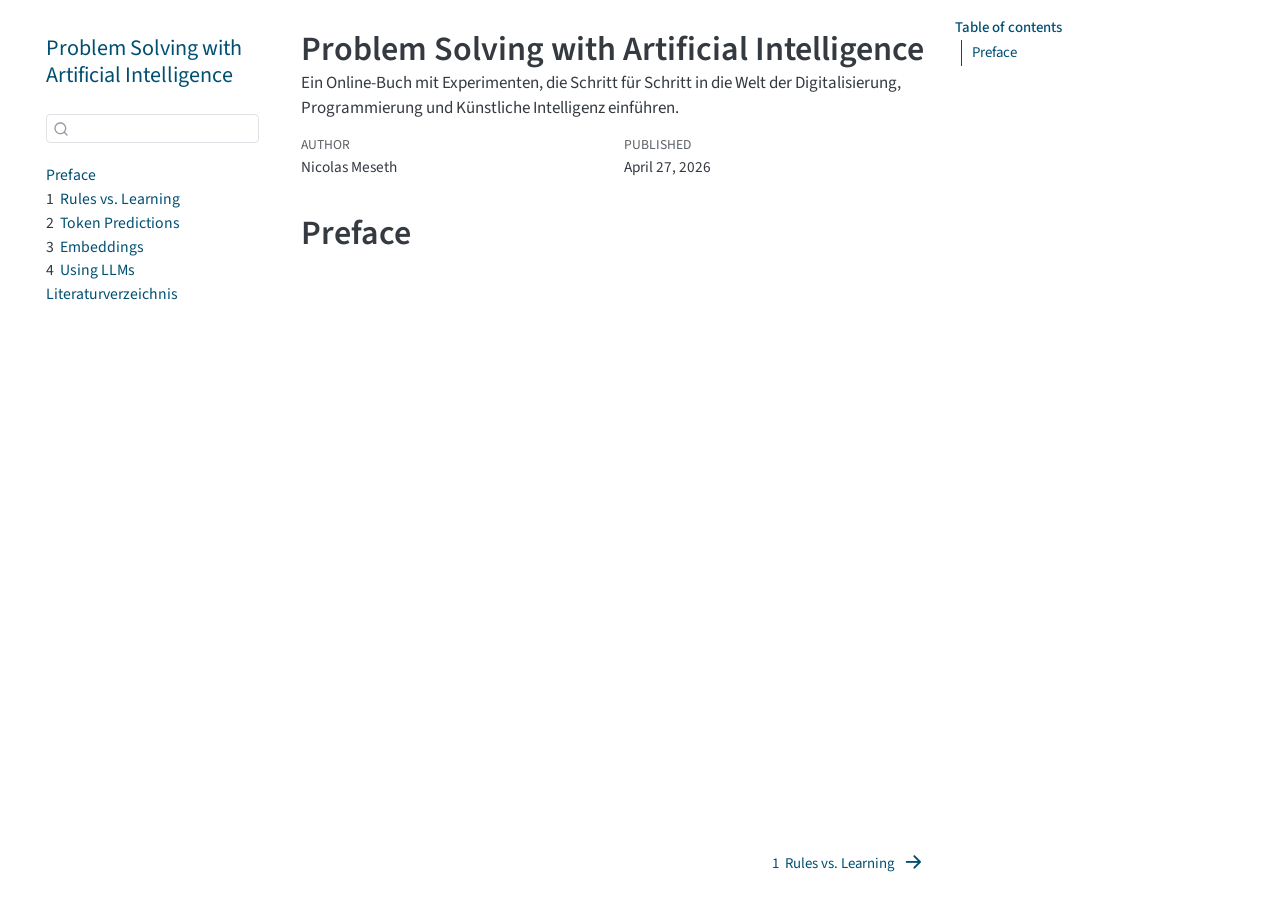
==== index.html @ d1c6b655 "Publish ai-book" ====
<!DOCTYPE html>
<html xmlns="http://www.w3.org/1999/xhtml" lang="en" xml:lang="en"><head>

<meta charset="utf-8">
<meta name="generator" content="quarto-1.10.3">

<meta name="viewport" content="width=device-width, initial-scale=1.0, user-scalable=yes">

<meta name="author" content="Nicolas Meseth">
<meta name="dcterms.date" content="2026-04-27">
<meta name="description" content="Ein Online-Buch mit Experimenten, die Schritt für Schritt in die Welt der Digitalisierung, Programmierung und Künstliche Intelligenz einführen.">

<title>Problem Solving with Artificial Intelligence</title>
<style>
/* Default styles provided by pandoc.
** See https://pandoc.org/MANUAL.html#variables-for-html for config info.
*/
code{white-space: pre-wrap;}
span.smallcaps{font-variant: small-caps;}
div.columns{display: flex; gap: min(4vw, 1.5em);}
div.column{flex: auto; overflow-x: auto;}
div.hanging-indent{margin-left: 1.5em; text-indent: -1.5em;}
ul.task-list{list-style: none;}
ul.task-list li input[type="checkbox"] {
  width: 0.8em;
  margin: 0 0.8em 0.2em -1em; /* quarto-specific, see https://github.com/quarto-dev/quarto-cli/issues/4556 */ 
  vertical-align: middle;
}
/* CSS for citations */
div.csl-bib-body { }
div.csl-entry {
  clear: both;
}
.hanging-indent div.csl-entry {
  margin-left:2em;
  text-indent:-2em;
}
div.csl-left-margin {
  min-width:2em;
  float:left;
}
div.csl-right-inline {
  margin-left:2em;
  padding-left:1em;
}
div.csl-indent {
  margin-left: 2em;
}</style>


<script src="site_libs/quarto-nav/quarto-nav.js"></script>
<script src="site_libs/quarto-nav/headroom.min.js"></script>
<script src="site_libs/clipboard/clipboard.min.js"></script>
<script src="site_libs/quarto-search/autocomplete.umd.js"></script>
<script src="site_libs/quarto-search/fuse.min.js"></script>
<script src="site_libs/quarto-search/quarto-search.js"></script>
<meta name="quarto:offset" content="./">
<link href="./experiments/experiment-rules-vs-learning.html" rel="next">
<script src="site_libs/quarto-html/quarto.js" type="module"></script>
<script src="site_libs/quarto-html/tabsets/tabsets.js" type="module"></script>
<script src="site_libs/quarto-html/popper.min.js"></script>
<script src="site_libs/quarto-html/tippy.umd.min.js"></script>
<script src="site_libs/quarto-html/anchor.min.js"></script>
<link href="site_libs/quarto-html/tippy.css" rel="stylesheet">
<link href="site_libs/quarto-html/quarto-syntax-highlighting-e44360b8a8db1e130c7792fece1c8032.css" rel="stylesheet" id="quarto-text-highlighting-styles">
<script src="site_libs/bootstrap/bootstrap.min.js"></script>
<link href="site_libs/bootstrap/bootstrap-icons.css" rel="stylesheet">
<link href="site_libs/bootstrap/bootstrap-b2e20989b0377be67f6702ae03341721.min.css" rel="stylesheet" append-hash="true" id="quarto-bootstrap" data-mode="light">
<script id="quarto-search-options" type="application/json">{
  "location": "sidebar",
  "copy-button": false,
  "collapse-after": 3,
  "panel-placement": "start",
  "type": "textbox",
  "limit": 50,
  "keyboard-shortcut": [
    "f",
    "/",
    "s"
  ],
  "show-item-context": false,
  "language": {
    "search-no-results-text": "No results",
    "search-matching-documents-text": "matching documents",
    "search-copy-link-title": "Copy link to search",
    "search-hide-matches-text": "Hide additional matches",
    "search-more-match-text": "more match in this document",
    "search-more-matches-text": "more matches in this document",
    "search-clear-button-title": "Clear",
    "search-text-placeholder": "",
    "search-detached-cancel-button-title": "Cancel",
    "search-submit-button-title": "Submit",
    "search-label": "Search"
  }
}</script>


<link rel="stylesheet" href="styles.css">
</head>

<body class="nav-sidebar floating quarto-light">

<div id="quarto-search-results"></div>
  <header id="quarto-header" class="headroom fixed-top">
  <nav class="quarto-secondary-nav">
    <div class="container-fluid d-flex">
      <button type="button" class="quarto-btn-toggle btn" data-bs-toggle="collapse" role="button" data-bs-target=".quarto-sidebar-collapse-item" aria-controls="quarto-sidebar" aria-expanded="false" aria-label="Toggle sidebar navigation" onclick="if (window.quartoToggleHeadroom) { window.quartoToggleHeadroom(); }">
        <i class="bi bi-layout-text-sidebar-reverse"></i>
      </button>
        <nav class="quarto-page-breadcrumbs" aria-label="breadcrumb"><ol class="breadcrumb"><li class="breadcrumb-item"><a href="./index.html">Preface</a></li></ol></nav>
        <a class="flex-grow-1" role="navigation" data-bs-toggle="collapse" data-bs-target=".quarto-sidebar-collapse-item" aria-controls="quarto-sidebar" aria-expanded="false" aria-label="Toggle sidebar navigation" onclick="if (window.quartoToggleHeadroom) { window.quartoToggleHeadroom(); }">      
        </a>
      <button type="button" class="btn quarto-search-button" aria-label="Search" onclick="window.quartoOpenSearch();">
        <i class="bi bi-search"></i>
      </button>
    </div>
  </nav>
</header>
<!-- content -->
<div id="quarto-content" class="quarto-container page-columns page-rows-contents page-layout-article">
<!-- sidebar -->
  <nav id="quarto-sidebar" class="sidebar collapse collapse-horizontal quarto-sidebar-collapse-item sidebar-navigation floating overflow-auto">
    <div class="pt-lg-2 mt-2 text-left sidebar-header">
    <div class="sidebar-title mb-0 py-0">
      <a href="./">Problem Solving with Artificial Intelligence</a> 
    </div>
      </div>
        <div class="mt-2 flex-shrink-0 align-items-center">
        <div class="sidebar-search">
        <div id="quarto-search" class="" title="Search"></div>
        </div>
        </div>
    <div class="sidebar-menu-container"> 
    <ul class="list-unstyled mt-1">
        <li class="sidebar-item">
  <div class="sidebar-item-container"> 
  <a href="./index.html" class="sidebar-item-text sidebar-link active">
 <span class="menu-text">Preface</span></a>
  </div>
</li>
        <li class="sidebar-item">
  <div class="sidebar-item-container"> 
  <a href="./experiments/experiment-rules-vs-learning.html" class="sidebar-item-text sidebar-link">
 <span class="menu-text"><span class="chapter-number">1</span>&nbsp; <span class="chapter-title">Rules vs.&nbsp;Learning</span></span></a>
  </div>
</li>
        <li class="sidebar-item">
  <div class="sidebar-item-container"> 
  <a href="./experiments/experiment-token-predictions.html" class="sidebar-item-text sidebar-link">
 <span class="menu-text"><span class="chapter-number">2</span>&nbsp; <span class="chapter-title">Token Predictions</span></span></a>
  </div>
</li>
        <li class="sidebar-item">
  <div class="sidebar-item-container"> 
  <a href="./experiments/experiment-embeddings.html" class="sidebar-item-text sidebar-link">
 <span class="menu-text"><span class="chapter-number">3</span>&nbsp; <span class="chapter-title">Embeddings</span></span></a>
  </div>
</li>
        <li class="sidebar-item">
  <div class="sidebar-item-container"> 
  <a href="./experiments/experiment-llms.html" class="sidebar-item-text sidebar-link">
 <span class="menu-text"><span class="chapter-number">4</span>&nbsp; <span class="chapter-title">Using LLMs</span></span></a>
  </div>
</li>
        <li class="sidebar-item">
  <div class="sidebar-item-container"> 
  <a href="./references.html" class="sidebar-item-text sidebar-link">
 <span class="menu-text">Literaturverzeichnis</span></a>
  </div>
</li>
    </ul>
    </div>
</nav>
<div id="quarto-sidebar-glass" class="quarto-sidebar-collapse-item" data-bs-toggle="collapse" data-bs-target=".quarto-sidebar-collapse-item"></div>
<!-- margin-sidebar -->
    <div id="quarto-margin-sidebar" class="sidebar margin-sidebar">
        <nav id="TOC" role="doc-toc" class="toc-active">
    <h2 id="toc-title">Table of contents</h2>
   
  <ul>
  <li><a href="#preface" id="toc-preface" class="nav-link active" data-scroll-target="#preface">Preface</a></li>
  </ul>
</nav>
    </div>
<!-- main -->
<main class="content" id="quarto-document-content">

<header id="title-block-header" class="quarto-title-block default">
<div class="quarto-title">
<h1 class="title">Problem Solving with Artificial Intelligence</h1>
</div>

<div>
  <div class="description">
    Ein Online-Buch mit Experimenten, die Schritt für Schritt in die Welt der Digitalisierung, Programmierung und Künstliche Intelligenz einführen.
  </div>
</div>


<div class="quarto-title-meta">

    <div>
    <div class="quarto-title-meta-heading">Author</div>
    <div class="quarto-title-meta-contents">
             <p>Nicolas Meseth </p>
          </div>
  </div>
    
    <div>
    <div class="quarto-title-meta-heading">Published</div>
    <div class="quarto-title-meta-contents">
      <p class="date">April 27, 2026</p>
    </div>
  </div>
  
    
  </div>
  


</header>


<section id="preface" class="level1 unnumbered">
<h1 class="unnumbered">Preface</h1>


<div id="refs" class="references csl-bib-body hanging-indent" role="list" style="display: none">
<div id="ref-adami_what_2016" class="csl-entry" role="listitem">
Adami, Christoph. 2016. <span>“What Is <span>Information</span>?”</span> <em>Philosophical Transactions of the Royal Society A: Mathematical, Physical and Engineering Sciences</em> 374 (2063): 20150230. <a href="https://doi.org/10.1098/rsta.2015.0230">https://doi.org/10.1098/rsta.2015.0230</a>.
</div>
<div id="ref-koto2024english" class="csl-entry" role="listitem">
<em><span class="nocase">Better to Ask in English: Evaluation of Large Language Models on English, Low-resource and Cross-Lingual Settings</span></em>. 2024. <a href="https://arxiv.org/abs/2410.13153" class="uri">Https://arxiv.org/abs/2410.13153</a>.
</div>
<div id="ref-brookshear_computer_2020" class="csl-entry" role="listitem">
Brookshear, J. Glenn, and Dennis Brylow. 2020. <em>Computer Science: An Overview</em>. 13th edition, global edition. Pearson.
</div>
<div id="ref-gallenbacher_abenteuer_2020" class="csl-entry" role="listitem">
Gallenbacher, Jens. 2020. <em>Abenteuer <span>Informatik</span>: <span>IT</span> Zum <span>Anfassen</span> Für Alle von 9 Bis 99, Vom <span>Navi</span> Bis <span>Social</span> <span>Media</span></em>. 4. Auflage, korrigierte Publikation. Springer.
</div>
<div id="ref-Makowski2021neurokit" class="csl-entry" role="listitem">
Makowski, Dominique, Tam Pham, Zen J. Lau, et al. 2021. <span>“<span>NeuroKit</span>2: A Python Toolbox for Neurophysiological Signal Processing.”</span> <em>Behavior Research Methods</em> 53 (4): 1689–96. <a href="https://doi.org/10.3758/s13428-020-01516-y">https://doi.org/10.3758/s13428-020-01516-y</a>.
</div>
<div id="ref-shen2024multilingual" class="csl-entry" role="listitem">
<em><span class="nocase">Multilingual Prompts in LLM-Based Recommenders: Performance Across Languages</span></em>. 2024. <a href="https://arxiv.org/abs/2409.07604" class="uri">Https://arxiv.org/abs/2409.07604</a>.
</div>
<div id="ref-petzold_code_2022" class="csl-entry" role="listitem">
Petzold, Charles. 2022. <em>Code: The Hidden Language of Computer Hardware and Software</em>. 2nd ed. Microsoft Press.
</div>
<div id="ref-polya" class="csl-entry" role="listitem">
Pólya, George, and John Horton Conway. 2004. <em>How to Solve It: A New Aspect of Mathematical Method</em>. Expanded Princeton Science Library ed. Princeton Science Library. Princeton University Press.
</div>
<div id="ref-scott_but_2009" class="csl-entry" role="listitem">
Scott, John C. 2009. <em>But How Do It Know?: The Basic Principles of Computers for Everyone</em>. John C. Scott.
</div>
</div>
</section>

</main> <!-- /main -->
<script id="quarto-html-after-body" type="application/javascript">
  window.document.addEventListener("DOMContentLoaded", function (event) {
    const icon = "";
    const anchorJS = new window.AnchorJS();
    anchorJS.options = {
      placement: 'right',
      icon: icon
    };
    anchorJS.add('.anchored');
    const isCodeAnnotation = (el) => {
      for (const clz of el.classList) {
        if (clz.startsWith('code-annotation-')) {                     
          return true;
        }
      }
      return false;
    }
    const onCopySuccess = function(e) {
      // button target
      const button = e.trigger;
      // don't keep focus
      button.blur();
      // flash "checked"
      button.classList.add('code-copy-button-checked');
      var currentTitle = button.getAttribute("title");
      button.setAttribute("title", "Copied!");
      let tooltip;
      if (window.bootstrap) {
        button.setAttribute("data-bs-toggle", "tooltip");
        button.setAttribute("data-bs-placement", "left");
        button.setAttribute("data-bs-title", "Copied!");
        tooltip = new bootstrap.Tooltip(button, 
          { trigger: "manual", 
            customClass: "code-copy-button-tooltip",
            offset: [0, -8]});
        tooltip.show();    
      }
      setTimeout(function() {
        if (tooltip) {
          tooltip.hide();
          button.removeAttribute("data-bs-title");
          button.removeAttribute("data-bs-toggle");
          button.removeAttribute("data-bs-placement");
        }
        button.setAttribute("title", currentTitle);
        button.classList.remove('code-copy-button-checked');
      }, 1000);
      // clear code selection
      e.clearSelection();
    }
    const getTextToCopy = function(trigger) {
      const outerScaffold = trigger.parentElement.cloneNode(true);
      const codeEl = outerScaffold.querySelector('code');
      for (const childEl of codeEl.children) {
        if (isCodeAnnotation(childEl)) {
          childEl.remove();
        }
      }
      return codeEl.innerText;
    }
    const clipboard = new window.ClipboardJS('.code-copy-button:not([data-in-quarto-modal])', {
      text: getTextToCopy
    });
    clipboard.on('success', onCopySuccess);
    if (window.document.getElementById('quarto-embedded-source-code-modal')) {
      const clipboardModal = new window.ClipboardJS('.code-copy-button[data-in-quarto-modal]', {
        text: getTextToCopy,
        container: window.document.getElementById('quarto-embedded-source-code-modal')
      });
      clipboardModal.on('success', onCopySuccess);
    }
      var localhostRegex = new RegExp(/^(?:http|https):\/\/localhost\:?[0-9]*\//);
      var mailtoRegex = new RegExp(/^mailto:/);
        var filterRegex = new RegExp('/' + window.location.host + '/');
      var isInternal = (href) => {
          return filterRegex.test(href) || localhostRegex.test(href) || mailtoRegex.test(href);
      }
      // Inspect non-navigation links and adorn them if external
     var links = window.document.querySelectorAll('a[href]:not(.nav-link):not(.navbar-brand):not(.toc-action):not(.sidebar-link):not(.sidebar-item-toggle):not(.pagination-link):not(.no-external):not([aria-hidden]):not(.dropdown-item):not(.quarto-navigation-tool):not(.about-link)');
      for (var i=0; i<links.length; i++) {
        const link = links[i];
        if (!isInternal(link.href)) {
          // undo the damage that might have been done by quarto-nav.js in the case of
          // links that we want to consider external
          if (link.dataset.originalHref !== undefined) {
            link.href = link.dataset.originalHref;
          }
        }
      }
    function tippyHover(el, contentFn, onTriggerFn, onUntriggerFn) {
      const config = {
        allowHTML: true,
        maxWidth: 500,
        delay: 100,
        arrow: false,
        appendTo: function(el) {
            return el.parentElement;
        },
        interactive: true,
        interactiveBorder: 10,
        theme: 'quarto',
        placement: 'bottom-start',
      };
      if (contentFn) {
        config.content = contentFn;
      }
      if (onTriggerFn) {
        config.onTrigger = onTriggerFn;
      }
      if (onUntriggerFn) {
        config.onUntrigger = onUntriggerFn;
      }
      window.tippy(el, config); 
    }
    const noterefs = window.document.querySelectorAll('a[role="doc-noteref"]');
    for (var i=0; i<noterefs.length; i++) {
      const ref = noterefs[i];
      tippyHover(ref, function() {
        // use id or data attribute instead here
        let href = ref.getAttribute('data-footnote-href') || ref.getAttribute('href');
        try { href = new URL(href).hash; } catch {}
        const id = href.replace(/^#\/?/, "");
        const note = window.document.getElementById(id);
        if (note) {
          return note.innerHTML;
        } else {
          return "";
        }
      });
    }
    const xrefs = window.document.querySelectorAll('a.quarto-xref');
    const processXRef = (id, note) => {
      // Strip column container classes
      const stripColumnClz = (el) => {
        el.classList.remove("page-full", "page-columns");
        if (el.children) {
          for (const child of el.children) {
            stripColumnClz(child);
          }
        }
      }
      stripColumnClz(note)
      if (id === null || id.startsWith('sec-')) {
        // Special case sections, only their first couple elements
        const container = document.createElement("div");
        if (note.children && note.children.length > 2) {
          container.appendChild(note.children[0].cloneNode(true));
          for (let i = 1; i < note.children.length; i++) {
            const child = note.children[i];
            if (child.tagName === "P" && child.innerText === "") {
              continue;
            } else {
              container.appendChild(child.cloneNode(true));
              break;
            }
          }
          if (window.Quarto?.typesetMath) {
            window.Quarto.typesetMath(container);
          }
          return container.innerHTML
        } else {
          if (window.Quarto?.typesetMath) {
            window.Quarto.typesetMath(note);
          }
          return note.innerHTML;
        }
      } else {
        // Remove any anchor links if they are present
        const anchorLink = note.querySelector('a.anchorjs-link');
        if (anchorLink) {
          anchorLink.remove();
        }
        if (window.Quarto?.typesetMath) {
          window.Quarto.typesetMath(note);
        }
        if (note.classList.contains("callout")) {
          return note.outerHTML;
        } else {
          return note.innerHTML;
        }
      }
    }
    for (var i=0; i<xrefs.length; i++) {
      const xref = xrefs[i];
      tippyHover(xref, undefined, function(instance) {
        instance.disable();
        let url = xref.getAttribute('href');
        let hash = undefined; 
        if (url.startsWith('#')) {
          hash = url;
        } else {
          try { hash = new URL(url).hash; } catch {}
        }
        if (hash) {
          const id = hash.replace(/^#\/?/, "");
          const note = window.document.getElementById(id);
          if (note !== null) {
            try {
              const html = processXRef(id, note.cloneNode(true));
              instance.setContent(html);
            } finally {
              instance.enable();
              instance.show();
            }
          } else {
            // See if we can fetch this
            fetch(url.split('#')[0])
            .then(res => res.text())
            .then(html => {
              const parser = new DOMParser();
              const htmlDoc = parser.parseFromString(html, "text/html");
              const note = htmlDoc.getElementById(id);
              if (note !== null) {
                const html = processXRef(id, note);
                instance.setContent(html);
              } 
            }).finally(() => {
              instance.enable();
              instance.show();
            });
          }
        } else {
          // See if we can fetch a full url (with no hash to target)
          // This is a special case and we should probably do some content thinning / targeting
          fetch(url)
          .then(res => res.text())
          .then(html => {
            const parser = new DOMParser();
            const htmlDoc = parser.parseFromString(html, "text/html");
            const note = htmlDoc.querySelector('main.content');
            if (note !== null) {
              // This should only happen for chapter cross references
              // (since there is no id in the URL)
              // remove the first header
              if (note.children.length > 0 && note.children[0].tagName === "HEADER") {
                note.children[0].remove();
              }
              const html = processXRef(null, note);
              instance.setContent(html);
            } 
          }).finally(() => {
            instance.enable();
            instance.show();
          });
        }
      }, function(instance) {
      });
    }
        let selectedAnnoteEl;
        const selectorForAnnotation = ( cell, annotation) => {
          let cellAttr = 'data-code-cell="' + cell + '"';
          let lineAttr = 'data-code-annotation="' +  annotation + '"';
          const selector = 'span[' + cellAttr + '][' + lineAttr + ']';
          return selector;
        }
        const selectCodeLines = (annoteEl) => {
          const doc = window.document;
          const targetCell = annoteEl.getAttribute("data-target-cell");
          const targetAnnotation = annoteEl.getAttribute("data-target-annotation");
          const annoteSpan = window.document.querySelector(selectorForAnnotation(targetCell, targetAnnotation));
          const lines = annoteSpan.getAttribute("data-code-lines").split(",");
          const lineIds = lines.map((line) => {
            return targetCell + "-" + line;
          })
          let top = null;
          let height = null;
          let parent = null;
          if (lineIds.length > 0) {
              //compute the position of the single el (top and bottom and make a div)
              const el = window.document.getElementById(lineIds[0]);
              top = el.offsetTop;
              height = el.offsetHeight;
              parent = el.parentElement.parentElement;
            if (lineIds.length > 1) {
              const lastEl = window.document.getElementById(lineIds[lineIds.length - 1]);
              const bottom = lastEl.offsetTop + lastEl.offsetHeight;
              height = bottom - top;
            }
            if (top !== null && height !== null && parent !== null) {
              // cook up a div (if necessary) and position it 
              let div = window.document.getElementById("code-annotation-line-highlight");
              if (div === null) {
                div = window.document.createElement("div");
                div.setAttribute("id", "code-annotation-line-highlight");
                div.style.position = 'absolute';
                parent.appendChild(div);
              }
              div.style.top = top - 2 + "px";
              div.style.height = height + 4 + "px";
              div.style.left = 0;
              let gutterDiv = window.document.getElementById("code-annotation-line-highlight-gutter");
              if (gutterDiv === null) {
                gutterDiv = window.document.createElement("div");
                gutterDiv.setAttribute("id", "code-annotation-line-highlight-gutter");
                gutterDiv.style.position = 'absolute';
                const codeCell = window.document.getElementById(targetCell);
                const gutter = codeCell.querySelector('.code-annotation-gutter');
                gutter.appendChild(gutterDiv);
              }
              gutterDiv.style.top = top - 2 + "px";
              gutterDiv.style.height = height + 4 + "px";
            }
            selectedAnnoteEl = annoteEl;
          }
        };
        const unselectCodeLines = () => {
          const elementsIds = ["code-annotation-line-highlight", "code-annotation-line-highlight-gutter"];
          elementsIds.forEach((elId) => {
            const div = window.document.getElementById(elId);
            if (div) {
              div.remove();
            }
          });
          selectedAnnoteEl = undefined;
        };
          // Handle positioning of the toggle
      window.addEventListener(
        "resize",
        throttle(() => {
          elRect = undefined;
          if (selectedAnnoteEl) {
            selectCodeLines(selectedAnnoteEl);
          }
        }, 10)
      );
      function throttle(fn, ms) {
      let throttle = false;
      let timer;
        return (...args) => {
          if(!throttle) { // first call gets through
              fn.apply(this, args);
              throttle = true;
          } else { // all the others get throttled
              if(timer) clearTimeout(timer); // cancel #2
              timer = setTimeout(() => {
                fn.apply(this, args);
                timer = throttle = false;
              }, ms);
          }
        };
      }
        const annoteTargets = window.document.querySelectorAll('.code-annotation-anchor');
        for (let i=0; i<annoteTargets.length; i++) {
          const annoteTarget = annoteTargets[i];
          const targetCell = annoteTarget.getAttribute("data-target-cell");
          const targetAnnotation = annoteTarget.getAttribute("data-target-annotation");
          const contentFn = () => {
            const content = window.document.querySelector(selectorForAnnotation(targetCell, targetAnnotation));
            if (content) {
              const tipContent = content.cloneNode(true);
              tipContent.classList.add("code-annotation-tip-content");
              return tipContent.outerHTML;
            }
          }
          const config = {
            allowHTML: true,
            content: contentFn,
            onShow: (instance) => {
              selectCodeLines(instance.reference);
              instance.reference.classList.add('code-annotation-active');
              window.tippy.hideAll();
            },
            onHide: (instance) => {
              unselectCodeLines();
              instance.reference.classList.remove('code-annotation-active');
            },
            maxWidth: 300,
            delay: [50, 0],
            duration: [200, 0],
            offset: [5, 10],
            arrow: true,
            appendTo: function(el) {
              return el.parentElement.parentElement.parentElement;
            },
            interactive: true,
            interactiveBorder: 10,
            theme: 'quarto',
            placement: 'right',
            popperOptions: {
              modifiers: [
              {
                name: 'flip',
                options: {
                  flipVariations: false, // true by default
                  allowedAutoPlacements: ['right'],
                  fallbackPlacements: ['right', 'top', 'top-start', 'top-end', 'bottom', 'bottom-start', 'bottom-end', 'left'],
                },
              },
              {
                name: 'preventOverflow',
                options: {
                  mainAxis: false,
                  altAxis: false
                }
              }
              ]        
            }      
          };
          window.tippy(annoteTarget, config); 
        }
    const findCites = (el) => {
      const parentEl = el.parentElement;
      if (parentEl) {
        const cites = parentEl.dataset.cites;
        if (cites) {
          return {
            el,
            cites: cites.split(' ')
          };
        } else {
          return findCites(el.parentElement)
        }
      } else {
        return undefined;
      }
    };
    var bibliorefs = window.document.querySelectorAll('a[role="doc-biblioref"]');
    for (var i=0; i<bibliorefs.length; i++) {
      const ref = bibliorefs[i];
      const citeInfo = findCites(ref);
      if (citeInfo) {
        tippyHover(citeInfo.el, function() {
          var popup = window.document.createElement('div');
          citeInfo.cites.forEach(function(cite) {
            var citeDiv = window.document.createElement('div');
            citeDiv.classList.add('hanging-indent');
            citeDiv.classList.add('csl-entry');
            var biblioDiv = window.document.getElementById('ref-' + cite);
            if (biblioDiv) {
              citeDiv.innerHTML = biblioDiv.innerHTML;
            }
            popup.appendChild(citeDiv);
          });
          return popup.innerHTML;
        });
      }
    }
  });
  </script>
<nav class="page-navigation">
  <div class="nav-page nav-page-previous">
  </div>
  <div class="nav-page nav-page-next">
      <a href="./experiments/experiment-rules-vs-learning.html" class="pagination-link" aria-label="Rules vs. Learning">
        <span class="nav-page-text"><span class="chapter-number">1</span>&nbsp; <span class="chapter-title">Rules vs.&nbsp;Learning</span></span> <i class="bi bi-arrow-right-short"></i>
      </a>
  </div>
</nav>
</div> <!-- /content -->




</body></html>
---- site_libs/quarto-html/tippy.css ----
.tippy-box[data-animation=fade][data-state=hidden]{opacity:0}[data-tippy-root]{max-width:calc(100vw - 10px)}.tippy-box{position:relative;background-color:#333;color:#fff;border-radius:4px;font-size:14px;line-height:1.4;white-space:normal;outline:0;transition-property:transform,visibility,opacity}.tippy-box[data-placement^=top]>.tippy-arrow{bottom:0}.tippy-box[data-placement^=top]>.tippy-arrow:before{bottom:-7px;left:0;border-width:8px 8px 0;border-top-color:initial;transform-origin:center top}.tippy-box[data-placement^=bottom]>.tippy-arrow{top:0}.tippy-box[data-placement^=bottom]>.tippy-arrow:before{top:-7px;left:0;border-width:0 8px 8px;border-bottom-color:initial;transform-origin:center bottom}.tippy-box[data-placement^=left]>.tippy-arrow{right:0}.tippy-box[data-placement^=left]>.tippy-arrow:before{border-width:8px 0 8px 8px;border-left-color:initial;right:-7px;transform-origin:center left}.tippy-box[data-placement^=right]>.tippy-arrow{left:0}.tippy-box[data-placement^=right]>.tippy-arrow:before{left:-7px;border-width:8px 8px 8px 0;border-right-color:initial;transform-origin:center right}.tippy-box[data-inertia][data-state=visible]{transition-timing-function:cubic-bezier(.54,1.5,.38,1.11)}.tippy-arrow{width:16px;height:16px;color:#333}.tippy-arrow:before{content:"";position:absolute;border-color:transparent;border-style:solid}.tippy-content{position:relative;padding:5px 9px;z-index:1}
---- site_libs/quarto-html/quarto-syntax-highlighting-e44360b8a8db1e130c7792fece1c8032.css ----
/* quarto syntax highlight colors */
:root {
  --quarto-hl-ot-color: #003B4F;
  --quarto-hl-at-color: #657422;
  --quarto-hl-ss-color: #20794D;
  --quarto-hl-an-color: #5E5E5E;
  --quarto-hl-fu-color: #4758AB;
  --quarto-hl-st-color: #20794D;
  --quarto-hl-cf-color: #003B4F;
  --quarto-hl-op-color: #5E5E5E;
  --quarto-hl-er-color: #AD0000;
  --quarto-hl-bn-color: #AD0000;
  --quarto-hl-al-color: #AD0000;
  --quarto-hl-va-color: #111111;
  --quarto-hl-bu-color: inherit;
  --quarto-hl-ex-color: inherit;
  --quarto-hl-pp-color: #AD0000;
  --quarto-hl-in-color: #5E5E5E;
  --quarto-hl-vs-color: #20794D;
  --quarto-hl-wa-color: #5E5E5E;
  --quarto-hl-do-color: #5E5E5E;
  --quarto-hl-im-color: #00769E;
  --quarto-hl-ch-color: #20794D;
  --quarto-hl-dt-color: #AD0000;
  --quarto-hl-fl-color: #AD0000;
  --quarto-hl-co-color: #5E5E5E;
  --quarto-hl-cv-color: #5E5E5E;
  --quarto-hl-cn-color: #8f5902;
  --quarto-hl-sc-color: #5E5E5E;
  --quarto-hl-dv-color: #AD0000;
  --quarto-hl-kw-color: #003B4F;
}

/* other quarto variables */
:root {
  --quarto-font-monospace: SFMono-Regular, Menlo, Monaco, Consolas, "Liberation Mono", "Courier New", monospace;
}

/* syntax highlight based on Pandoc's rules */
pre > code.sourceCode > span {
  color: #003B4F;
}

code.sourceCode > span {
  color: #003B4F;
}

div.sourceCode,
div.sourceCode pre.sourceCode {
  color: #003B4F;
}

/* Normal */
code span {
  color: #003B4F;
}

/* Alert */
code span.al {
  color: #AD0000;
  font-style: inherit;
}

/* Annotation */
code span.an {
  color: #5E5E5E;
  font-style: inherit;
}

/* Attribute */
code span.at {
  color: #657422;
  font-style: inherit;
}

/* BaseN */
code span.bn {
  color: #AD0000;
  font-style: inherit;
}

/* BuiltIn */
code span.bu {
  font-style: inherit;
}

/* ControlFlow */
code span.cf {
  color: #003B4F;
  font-weight: bold;
  font-style: inherit;
}

/* Char */
code span.ch {
  color: #20794D;
  font-style: inherit;
}

/* Constant */
code span.cn {
  color: #8f5902;
  font-style: inherit;
}

/* Comment */
code span.co {
  color: #5E5E5E;
  font-style: inherit;
}

/* CommentVar */
code span.cv {
  color: #5E5E5E;
  font-style: italic;
}

/* Documentation */
code span.do {
  color: #5E5E5E;
  font-style: italic;
}

/* DataType */
code span.dt {
  color: #AD0000;
  font-style: inherit;
}

/* DecVal */
code span.dv {
  color: #AD0000;
  font-style: inherit;
}

/* Error */
code span.er {
  color: #AD0000;
  font-style: inherit;
}

/* Extension */
code span.ex {
  font-style: inherit;
}

/* Float */
code span.fl {
  color: #AD0000;
  font-style: inherit;
}

/* Function */
code span.fu {
  color: #4758AB;
  font-style: inherit;
}

/* Import */
code span.im {
  color: #00769E;
  font-style: inherit;
}

/* Information */
code span.in {
  color: #5E5E5E;
  font-style: inherit;
}

/* Keyword */
code span.kw {
  color: #003B4F;
  font-weight: bold;
  font-style: inherit;
}

/* Operator */
code span.op {
  color: #5E5E5E;
  font-style: inherit;
}

/* Other */
code span.ot {
  color: #003B4F;
  font-style: inherit;
}

/* Preprocessor */
code span.pp {
  color: #AD0000;
  font-style: inherit;
}

/* SpecialChar */
code span.sc {
  color: #5E5E5E;
  font-style: inherit;
}

/* SpecialString */
code span.ss {
  color: #20794D;
  font-style: inherit;
}

/* String */
code span.st {
  color: #20794D;
  font-style: inherit;
}

/* Variable */
code span.va {
  color: #111111;
  font-style: inherit;
}

/* VerbatimString */
code span.vs {
  color: #20794D;
  font-style: inherit;
}

/* Warning */
code span.wa {
  color: #5E5E5E;
  font-style: italic;
}

.prevent-inlining {
  content: "</";
}

/*# sourceMappingURL=98011243843cbeb9bdcd516575f1652f.css.map */
---- styles.css ----
.task {
  background: rgba(0, 158, 227, 0.1);
  padding: 0.8em 1em;
  margin-bottom: 0.9em;
  margin-top: 0.9em;
  border: none;
  border-radius: 0px;
}

.task > :first-child {
  margin-top: 0;
}

.task > :last-child {
  margin-bottom: 0;
}

.task pre,
.task div.sourceCode,
.task .sourceCode {
  background: rgba(255, 255, 255, 0.45) !important;
  background-color: rgba(255, 255, 255, 0.45) !important;
}

:not(pre) > code,
p code,
li code,
td code,
th code {
  background: transparent !important;
  background-color: transparent !important;
  background-image: none !important;
  color: #009ee3;
}

a,
a:visited,
a:hover,
a:focus,
a:active,
.sidebar .nav-link,
.sidebar .nav-link:visited,
.sidebar .nav-link:hover,
.sidebar .nav-link:focus,
.sidebar .nav-link.active,
.navbar-nav .nav-link,
.navbar-nav .nav-link:visited,
.navbar-nav .nav-link:hover,
.navbar-nav .nav-link:focus,
.navbar-nav .nav-link.active,
.sidebar nav[role="doc-toc"] ul > li > a,
.sidebar nav[role="doc-toc"] ul > li > a:visited,
.sidebar nav[role="doc-toc"] ul > li > a:hover,
.sidebar nav[role="doc-toc"] ul > li > a:focus,
.sidebar nav[role="doc-toc"] ul > li > a.active,
#TOC a,
#TOC a:visited,
#TOC a:hover,
#TOC a:focus,
#TOC a.active,
.toc-active {
  color: #004f72 !important;
}

.sidebar nav[role="doc-toc"] ul > li > a.active,
.sidebar nav[role="doc-toc"] ul > li > a.toc-active,
.sidebar nav[role="doc-toc"] ul > li.active > a,
#TOC a.active,
#TOC a.toc-active,
#TOC li.active > a {
  border-left-color: #004f72 !important;
}
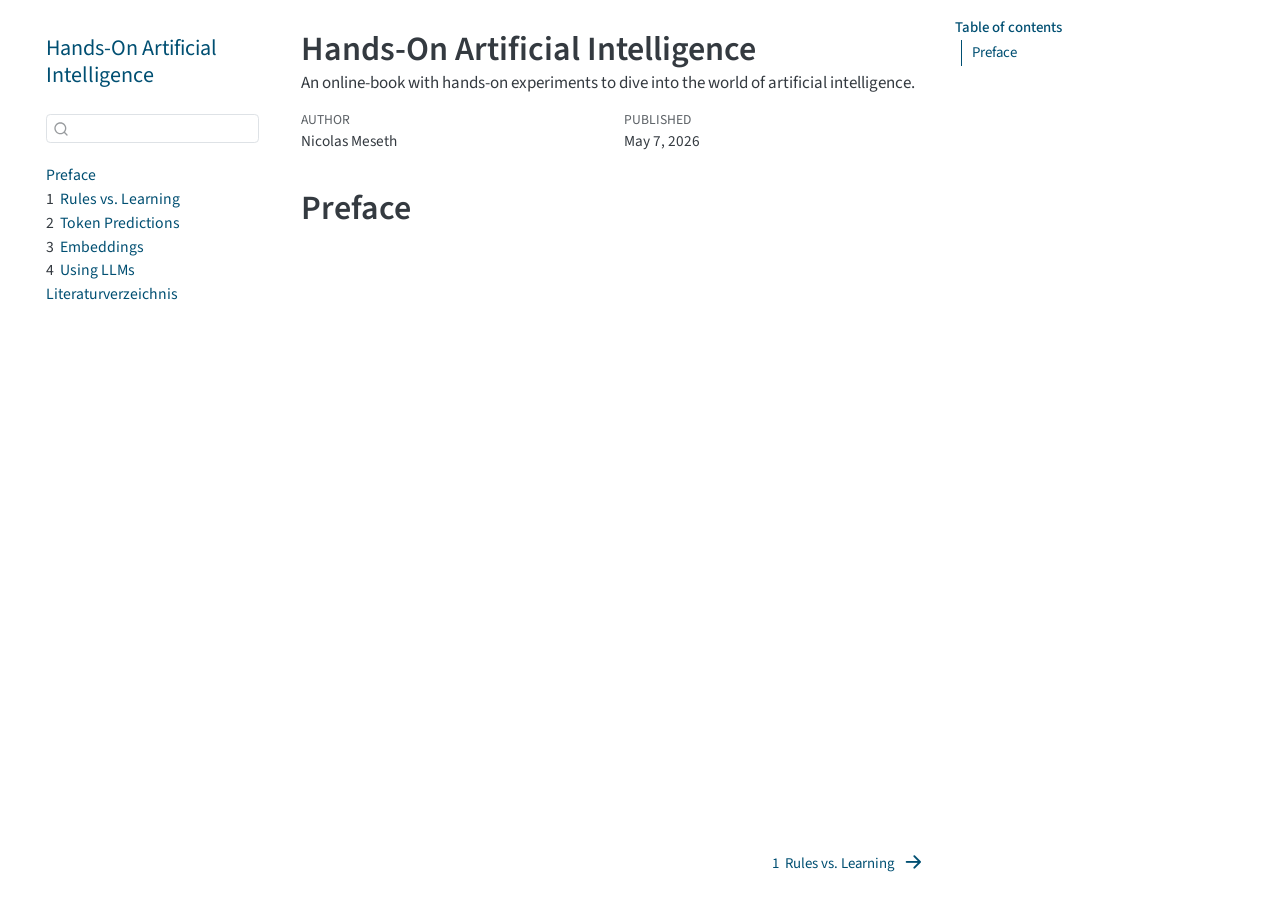
==== commit edaed985: "Auto commit message" ====
--- a/index.html
+++ b/index.html
@@ -7,10 +7,10 @@
 <meta name="viewport" content="width=device-width, initial-scale=1.0, user-scalable=yes">
 
 <meta name="author" content="Nicolas Meseth">
-<meta name="dcterms.date" content="2026-04-27">
-<meta name="description" content="Ein Online-Buch mit Experimenten, die Schritt für Schritt in die Welt der Digitalisierung, Programmierung und Künstliche Intelligenz einführen.">
-
-<title>Problem Solving with Artificial Intelligence</title>
+<meta name="dcterms.date" content="2026-05-07">
+<meta name="description" content="An online-book with hands-on experiments to dive into the world of artificial intelligence.">
+
+<title>Hands-On Artificial Intelligence</title>
 <style>
 /* Default styles provided by pandoc.
 ** See https://pandoc.org/MANUAL.html#variables-for-html for config info.
@@ -122,7 +122,7 @@
   <nav id="quarto-sidebar" class="sidebar collapse collapse-horizontal quarto-sidebar-collapse-item sidebar-navigation floating overflow-auto">
     <div class="pt-lg-2 mt-2 text-left sidebar-header">
     <div class="sidebar-title mb-0 py-0">
-      <a href="./">Problem Solving with Artificial Intelligence</a> 
+      <a href="./">Hands-On Artificial Intelligence</a> 
     </div>
       </div>
         <div class="mt-2 flex-shrink-0 align-items-center">
@@ -187,12 +187,12 @@
 
 <header id="title-block-header" class="quarto-title-block default">
 <div class="quarto-title">
-<h1 class="title">Problem Solving with Artificial Intelligence</h1>
+<h1 class="title">Hands-On Artificial Intelligence</h1>
 </div>
 
 <div>
   <div class="description">
-    Ein Online-Buch mit Experimenten, die Schritt für Schritt in die Welt der Digitalisierung, Programmierung und Künstliche Intelligenz einführen.
+    An online-book with hands-on experiments to dive into the world of artificial intelligence.
   </div>
 </div>
 
@@ -209,7 +209,7 @@
     <div>
     <div class="quarto-title-meta-heading">Published</div>
     <div class="quarto-title-meta-contents">
-      <p class="date">April 27, 2026</p>
+      <p class="date">May 7, 2026</p>
     </div>
   </div>
   
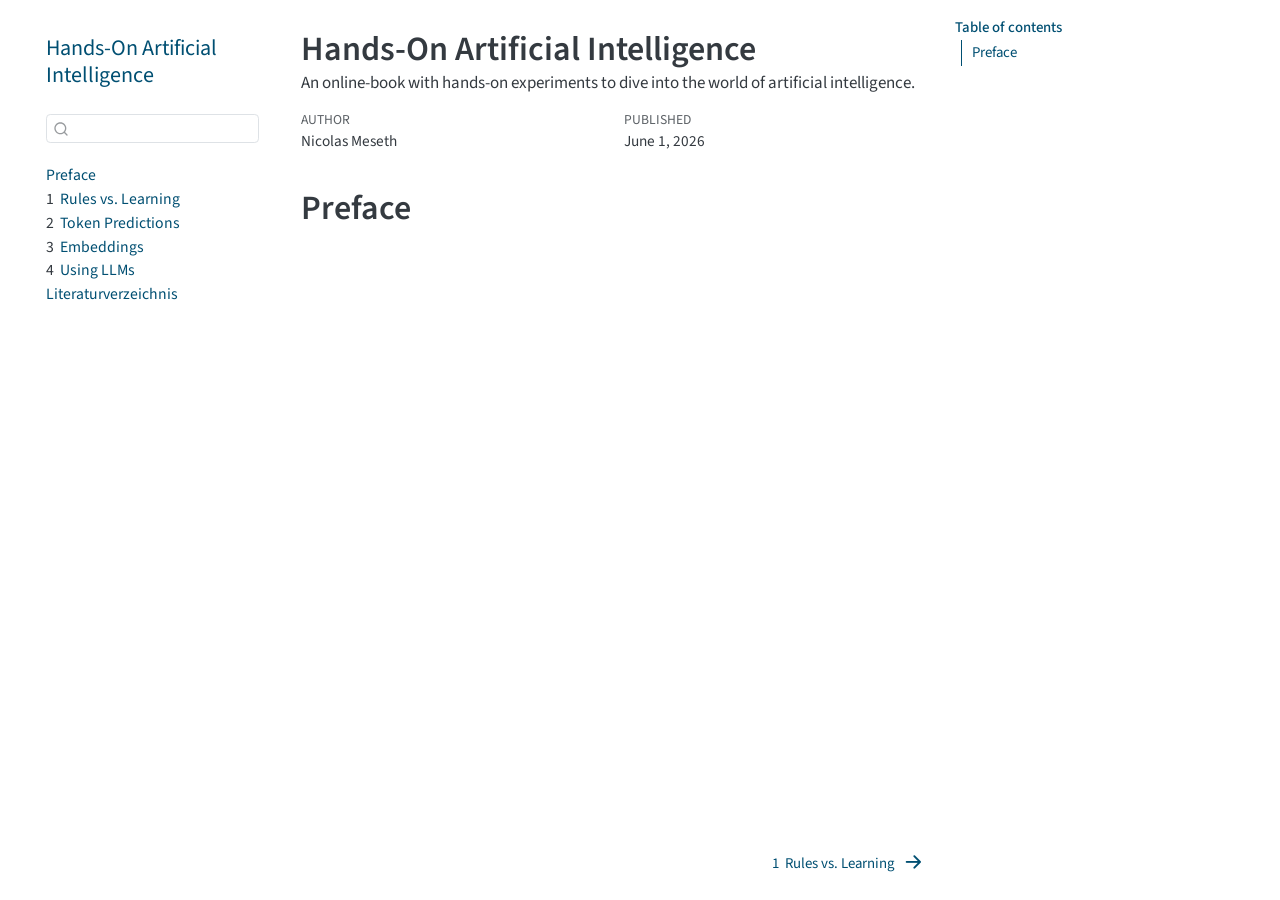
==== commit 8cbbb9f9: "Auto commit message" ====
--- a/index.html
+++ b/index.html
@@ -7,7 +7,7 @@
 <meta name="viewport" content="width=device-width, initial-scale=1.0, user-scalable=yes">
 
 <meta name="author" content="Nicolas Meseth">
-<meta name="dcterms.date" content="2026-05-07">
+<meta name="dcterms.date" content="2026-06-01">
 <meta name="description" content="An online-book with hands-on experiments to dive into the world of artificial intelligence.">
 
 <title>Hands-On Artificial Intelligence</title>
@@ -209,7 +209,7 @@
     <div>
     <div class="quarto-title-meta-heading">Published</div>
     <div class="quarto-title-meta-contents">
-      <p class="date">May 7, 2026</p>
+      <p class="date">June 1, 2026</p>
     </div>
   </div>
   
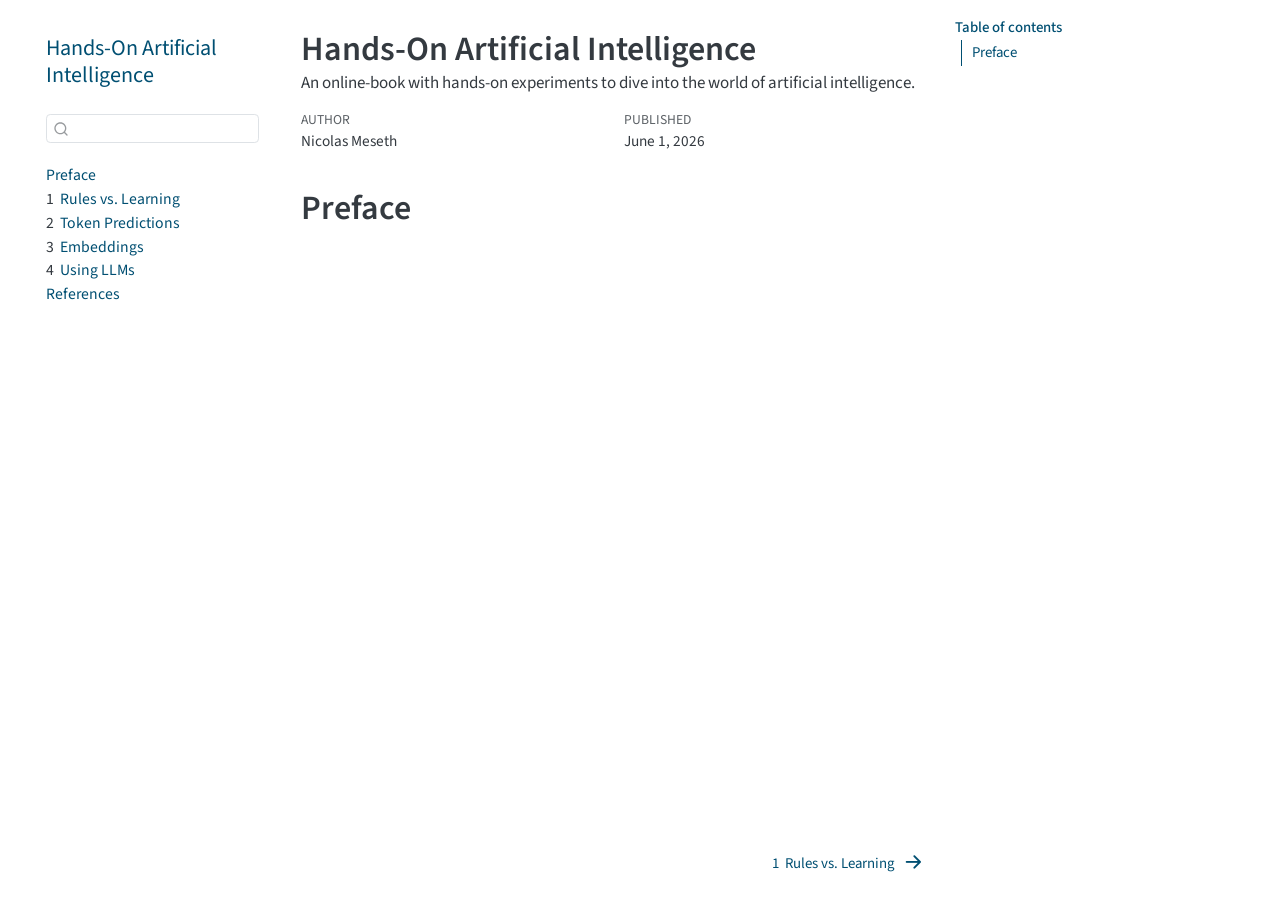
==== commit 93315844: "Auto commit message" ====
--- a/index.html
+++ b/index.html
@@ -165,7 +165,7 @@
         <li class="sidebar-item">
   <div class="sidebar-item-container"> 
   <a href="./references.html" class="sidebar-item-text sidebar-link">
- <span class="menu-text">Literaturverzeichnis</span></a>
+ <span class="menu-text">References</span></a>
   </div>
 </li>
     </ul>
